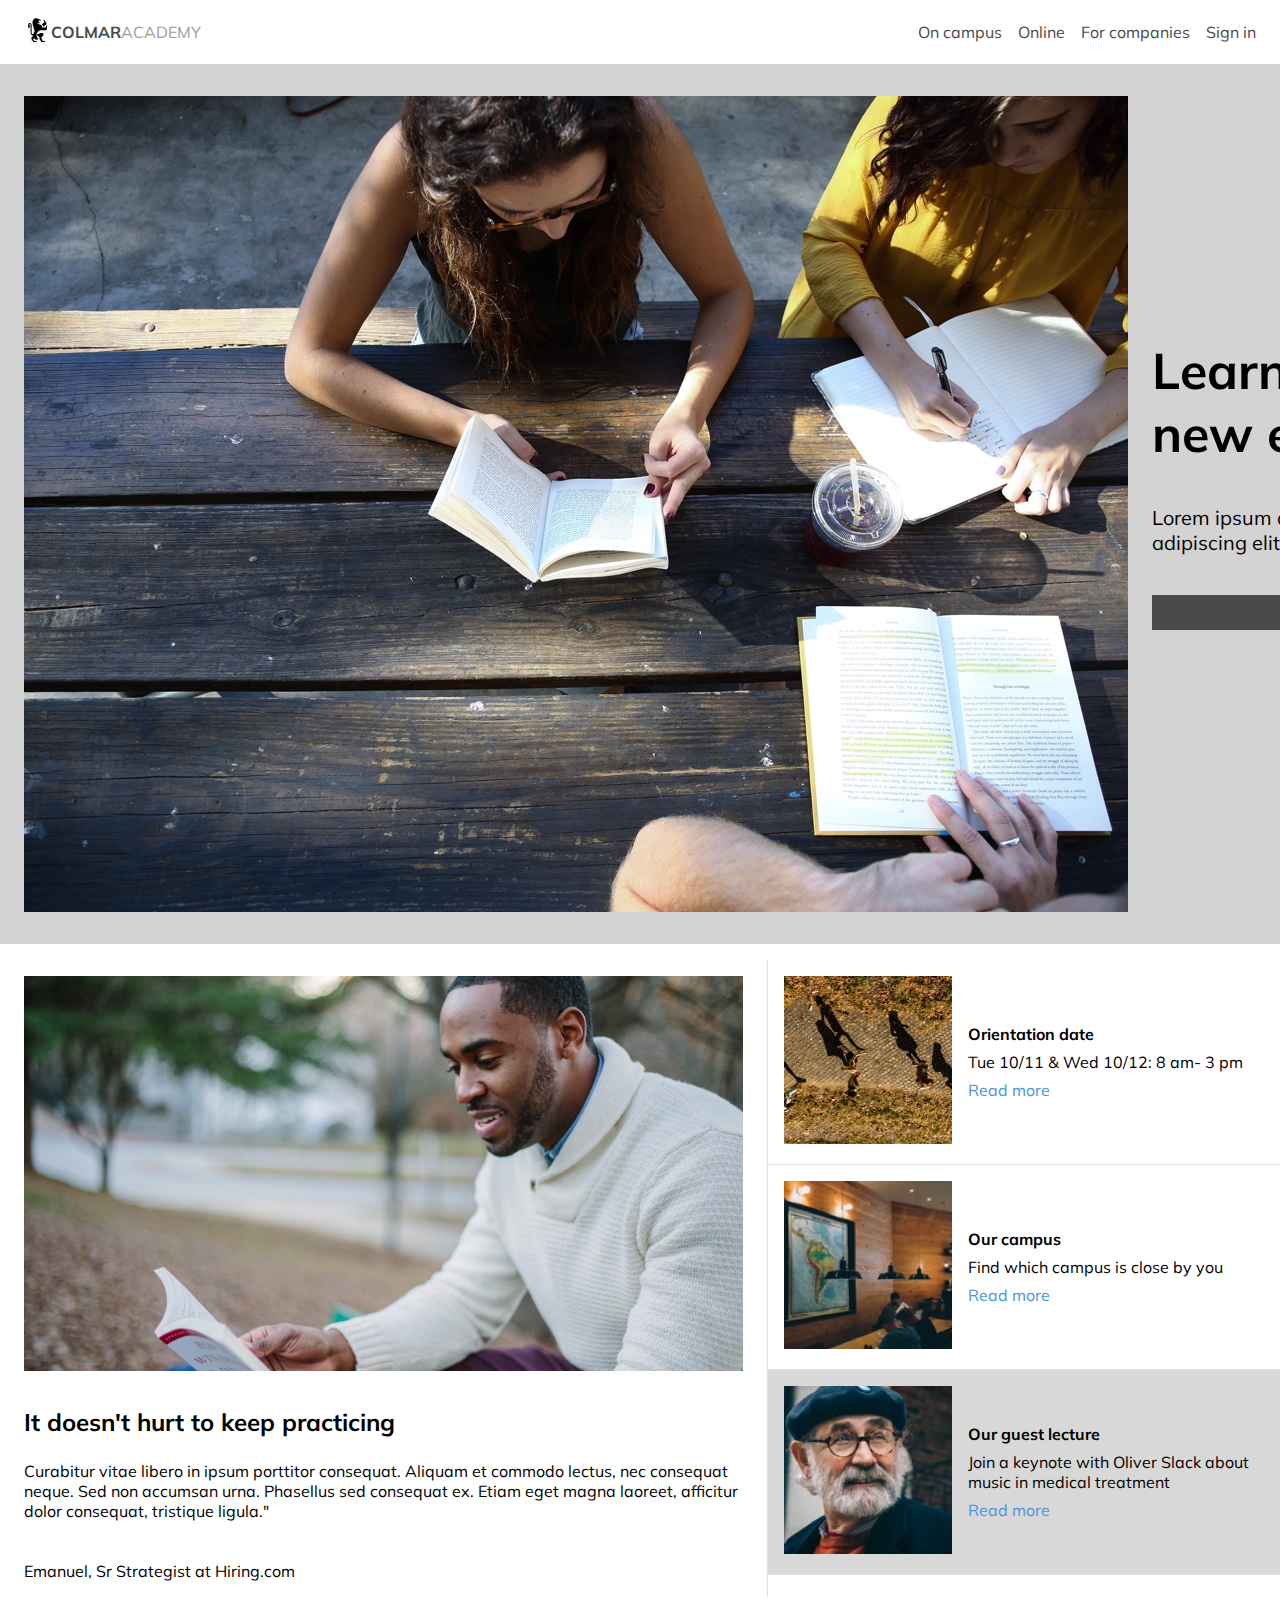
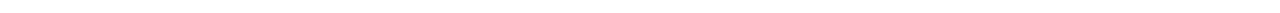
==== index2.html @ 4fec08b8 "hero and practice sections are ready" ====
<!DOCTYPE html>
<html lang="en">
<head>
    <meta charset="UTF-8">
    <meta name="viewport" content="width=device-width, initial-scale=1.0">
    <title>Colmar Academy</title>
    <link href="style.css" type="text/css" rel="stylesheet">
    <link rel="icon" href="resources/images/ic-logo.svg" type="image/icon type">
    <link href="https://fonts.googleapis.com/css2?family=Muli:wght@200;300;400;500;600;700&display=swap" rel="stylesheet">
</head>
<body>
<!--HEADER CONTENT-->
    <header>
        <div class= "desktop">
            <div class= "logo">
                <img src="resources/images/ic-logo.svg">
                <h1>
                    <span class="s1">COLMAR</span><span class="s2">ACADEMY</span>
                </h1>
            </div>
            <nav>
                <ul>
                    <li>
                        <a href="#">On campus</a>
                    </li>
                    <li>
                        <a href="#">Online</a>
                    </li>
                    <li>
                        <a href="#">For companies</a>
                    </li>
                    <li>
                        <a href="#">Sign in</a>
                    </li>
                </ul>
            </nav>
        </div>

        <div class="mobile">
            <nav>
                <ul>
                    <li>
                        <a href="#"><img src="resources/images/ic-logo.svg" alt="Home Page"></a>
                    </li>
                    <li>
                        <a href="#"><img src="resources/images/ic-on-campus.svg" alt="Online"></a>
                    </li>
                    <li>
                        <a href="#"><img src="resources/images/ic-online.svg" alt="For companies"></a>
                    </li>
                    <li>
                        <a href="#"><img src="resources/images/ic-login.svg" alt="Sign in"></a>
                    </li>
                </ul>
            </nav>
        </div>
    </header>

    <section>
        <!--HERO CONTENT-->
        <div class="hero-container">
            <div class="hero-image-container">
                <img src="resources/images/banner.jpg">
            </div>
            <div class="hero-content-container">
                <h2>Learn something new everyday</h2>
                <br>
                <br>
                <p>Lorem ipsum dolor sit amet, consectetur adipiscing elit.</p>
                <br>
                <br>
                <button class="button">Start here</button>
                <br>
                <br>
            </div>
        </div>
    
        <!--PRACTICE CONTENT-->
        <div class="practice-container">
            <div class="image-text-container">
                <div class="practice-image-container"> 
                    <img class="practice-image" src="resources/images/information-main.jpg">
                </div>
                <div class="practice-content-container">
                    <h2>It doesn't hurt to keep practicing</h2>
                    <p class="quote">Curabitur vitae libero in ipsum porttitor consequat. Aliquam et commodo lectus, nec consequat neque. Sed non accumsan urna. Phasellus sed consequat ex. Etiam eget magna laoreet, afficitur dolor consequat, tristique ligula."</p>
                    <br>
                    <br>
                    <p>Emanuel, Sr Strategist at Hiring.com</p>
                </div>
            </div>
            <div class="college-info-container">
                <div class="orientation-container">
                    <div class="orientation-image">
                       <img class="orientation-picture" src="resources/images/information-orientation.jpg">
                    </div>
                    <div class="orientation-content">
                        <h4>Orientation date</h3>
                        <p>Tue 10/11 & Wed 10/12: 8 am- 3 pm</p>
                        <a href="#">Read more</a>
                    </div>
                </div>
                <div class="campus-container">
                    <div class="campus-image">
                        <img class="campus-picture" src="resources/images/information-campus.jpg">
                    </div>
                    <div class="campus-content">
                        <h4>Our campus</h3>
                        <p>Find which campus is close by you</p>
                        <a href="#">Read more</a>
                    </div>
    
                </div>
                <div class="guest-lecture-container">
                    <div class="guest-lecture-image">
                        <img class="guest-picture" src="resources/images/information-guest-lecture.jpg">
                    </div>
                    <div class="guest-lecture-content">
                        <h4>Our guest lecture</h3>
                        <p>Join a keynote with Oliver Slack about music in medical treatment</p>
                        <a href="#">Read more</a>
                    </div>
                </div>
            </div>
                
        </div>
    </section>
    
</body>
</html>
---- style.css ----
* {
    margin: 0;
    padding: 0;
    font-family: Muli;
    text-decoration-line: none;
    list-style-type: none;
}

/* Header section */

header .desktop {
    display: flex;
    justify-content: space-between;
    height: 64px;
}

header .desktop .logo {
    display: flex;
    align-items: center;
    font-size: 8px;
    margin-left: 24px;
}

header .desktop h1 .s1  {
    color:#4A4A4A;
    font-weight: bold;
}

header .desktop h1 .s2  {
    font-weight: 400;
    color: #9B9B9B;
}

header nav {
    display: flex;
    align-items: center;
    margin-right: 16px;
}

header nav ul {
    display: flex;
}

header nav ul li {
    padding: 8px;
    color: #4A4A4A;
}

header nav ul li a {
    color: inherit;
}

/* Hero section */

.hero-container {
    display: flex;
    background: lightgrey;
}

.hero-image-container {
    display: flex;
    padding: 32px 24px;
   
}

.hero-image {
    width: 100%;
}

.hero-container .hero-content-container {
    display: flex;
    flex-direction: column;
    align-self: center;

}

.hero-content-container h2 {
    font-size: 50px;
}

.hero-content-container p {
    font-size: 20px;
}

.hero-content-container h2 p {
    font-weight: 700;
    color: #4A4A4A;
}

.hero-content-container .button {
    font-size: 15px;
    background-color: #4A4A4A;
    border: none;
    padding-top: 8px;
    padding-bottom: 8px;
    width: 400px;
    color: #FEFEFE;
}

/* Practice section */

.practice-container {
    margin-bottom: 32px;
}
.image-text-container {
    width: 60%;    
}

.practice-container {
    display: flex;
}

.practice-container .practice-image-container {
    padding: 32px 24px;
}

.practice-image {
    width: 100%;
}

.practice-container .practice-content-container {
    padding-left: 24px;
}


.practice-container .practice-content-container h2 {
    margin-bottom: 24px;
}




.college-info-container {
    display: flex;
    flex-direction: column;
    width: 40%;
    border-left: 1px solid #E0E2E2;
    position: relative;
    top: 16px;
    
}

.college-info-container a {
    color: #4E92E2;
}

.college-info-container p {
    margin-top: 8px;
    margin-bottom: 8px;
}

.orientation-container {
    display: flex;
    align-items: center;
    border-bottom: 1px solid #E0E2E2;
}


.orientation-image  {
    padding: 16px 16px;
    width: 35%;
    margin: auto;
}

.orientation-picture {
    width: 100%;
}

.orientation-content {
    width: 65%;
    
}

.campus-container {
    display: flex;
    align-items: center;
    border-bottom: 1px solid #E0E2E2;
}

.campus-image {
    padding: 16px 16px;
    width: 35%;
    margin: auto;
}

.campus-picture {
    width: 100%;
}


.campus-content {
    width: 65%;
    
}

.guest-lecture-container {
    display: flex;
    align-items: center;
    background-color: #D8D8D8;
    border-bottom: 1px solid #E0E2E2;
}

.guest-lecture-image {
    padding: 16px 16px;
    width: 35%;
    margin: auto;
}

.guest-lecture-content {
    width: 65%; 
    
}

.guest-picture {
    width: 100%;
}

/* Start Learning Section */


/* Mobile styling */
header .mobile {
    display: none;
}
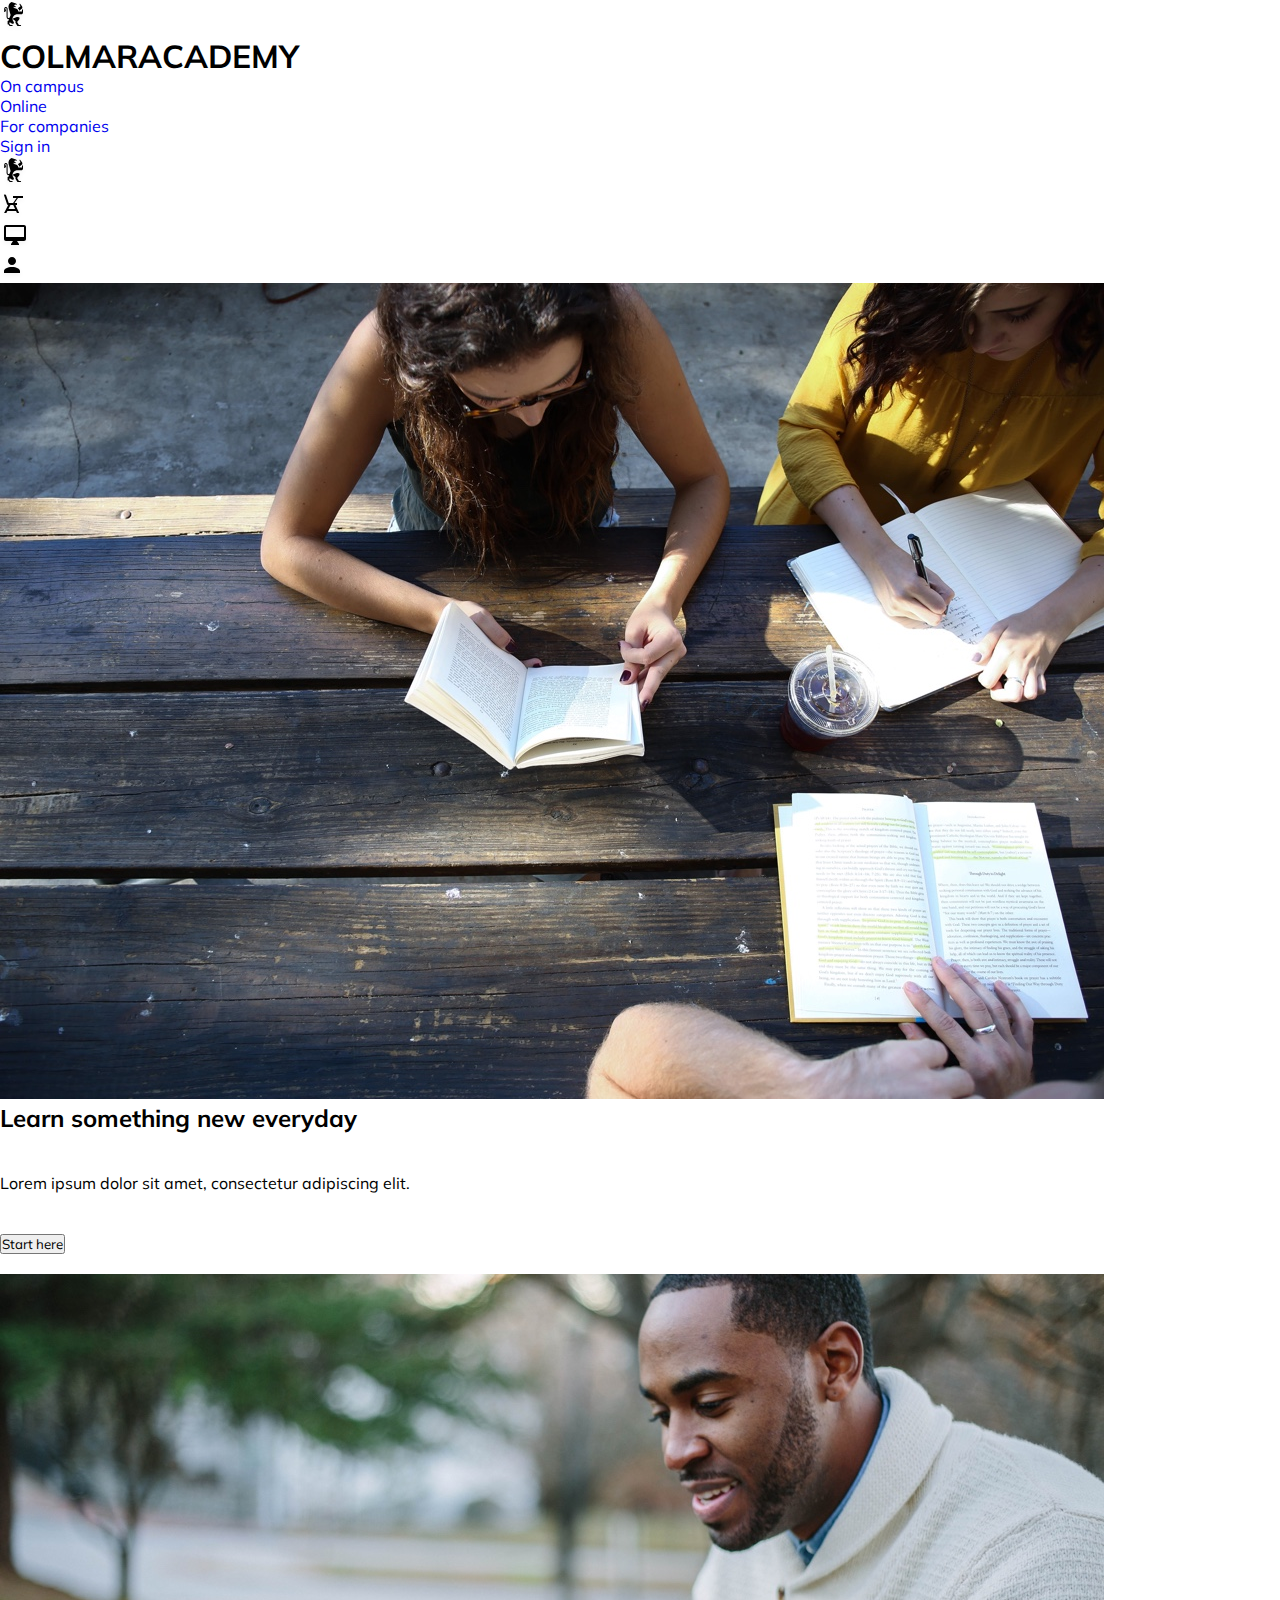
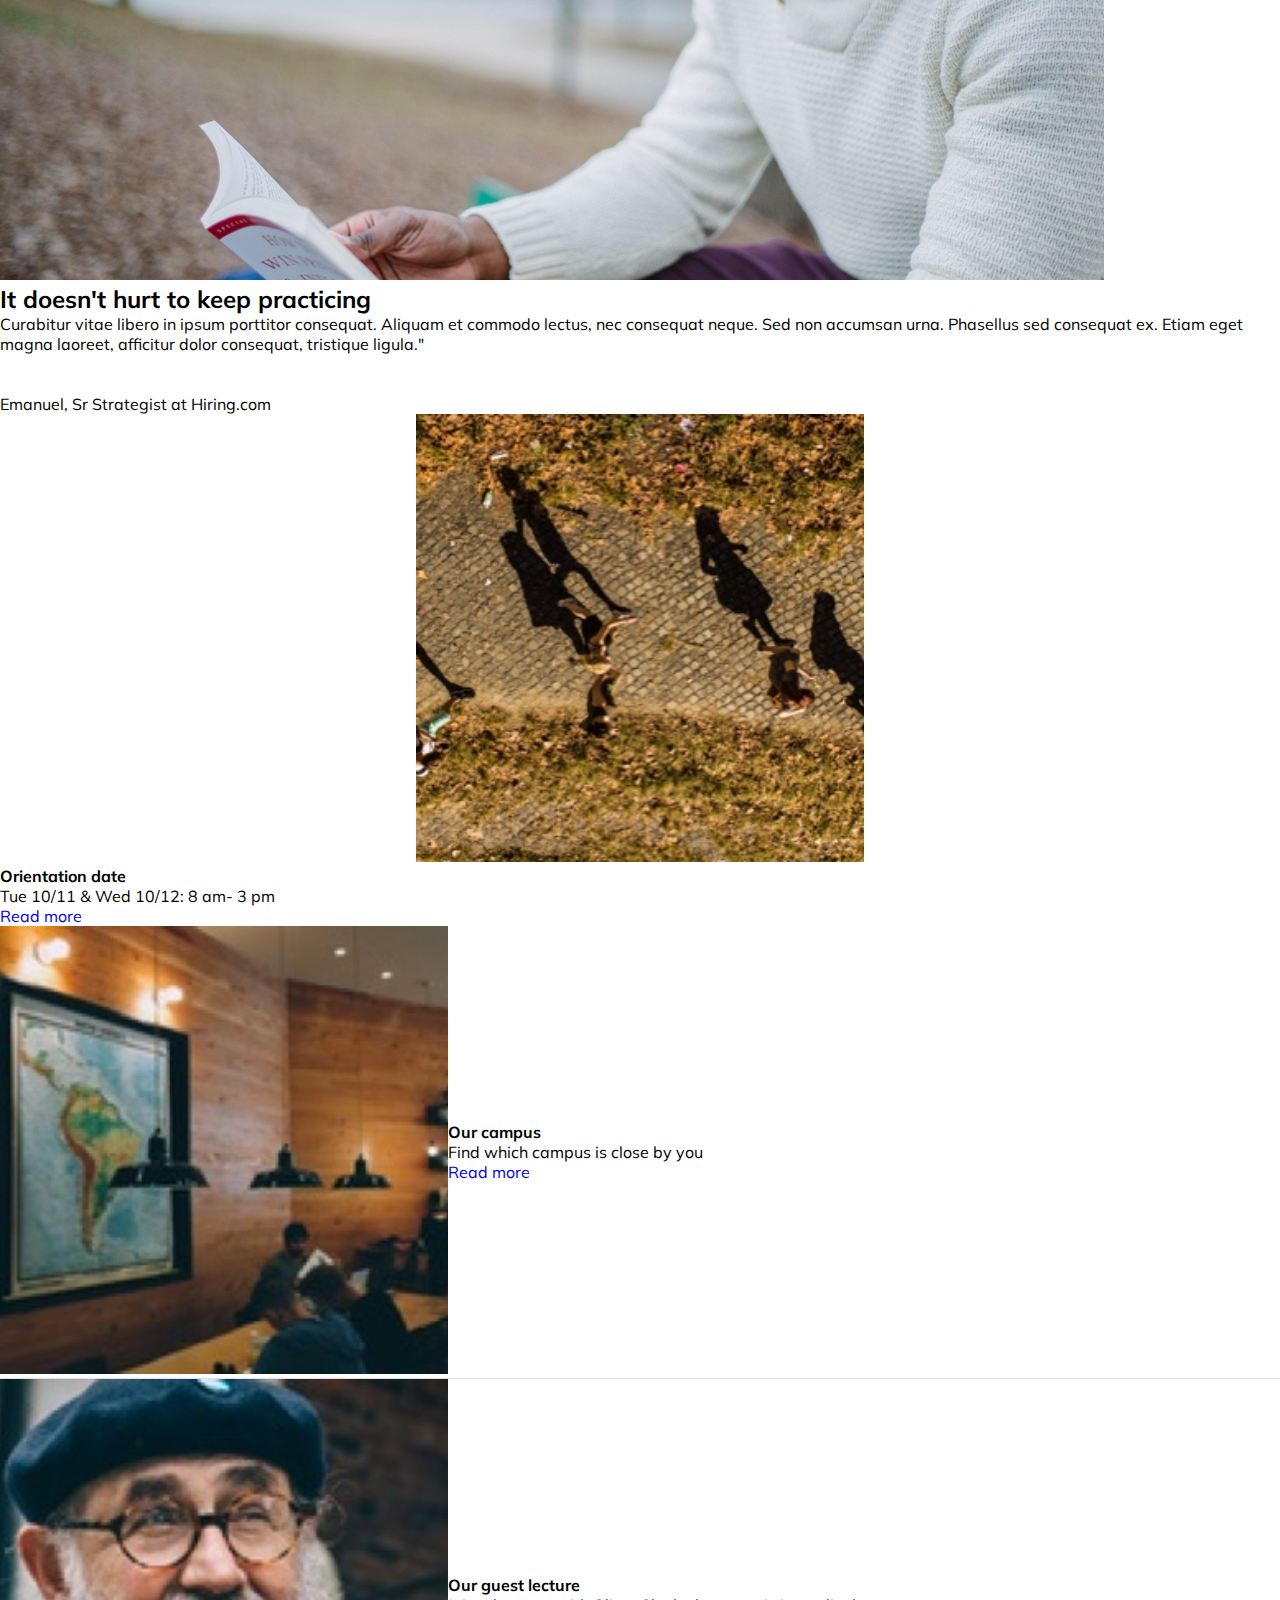
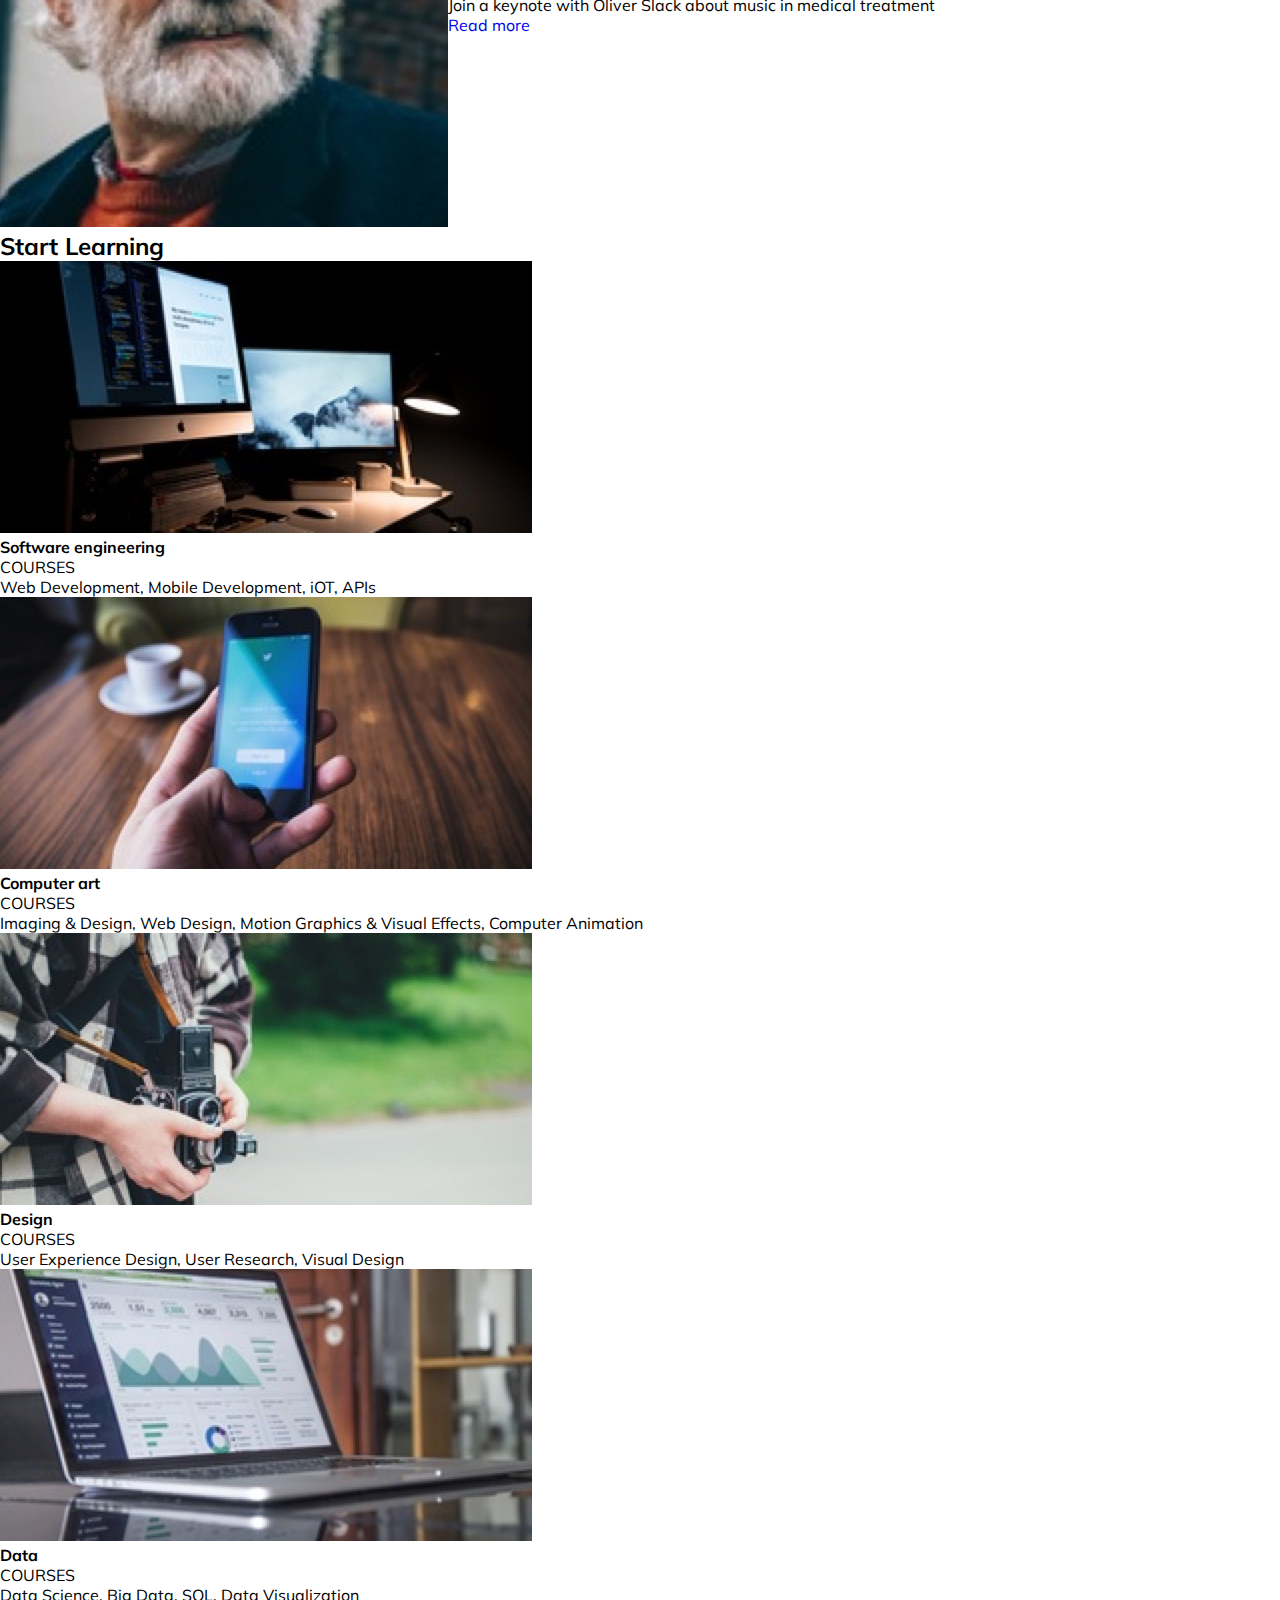
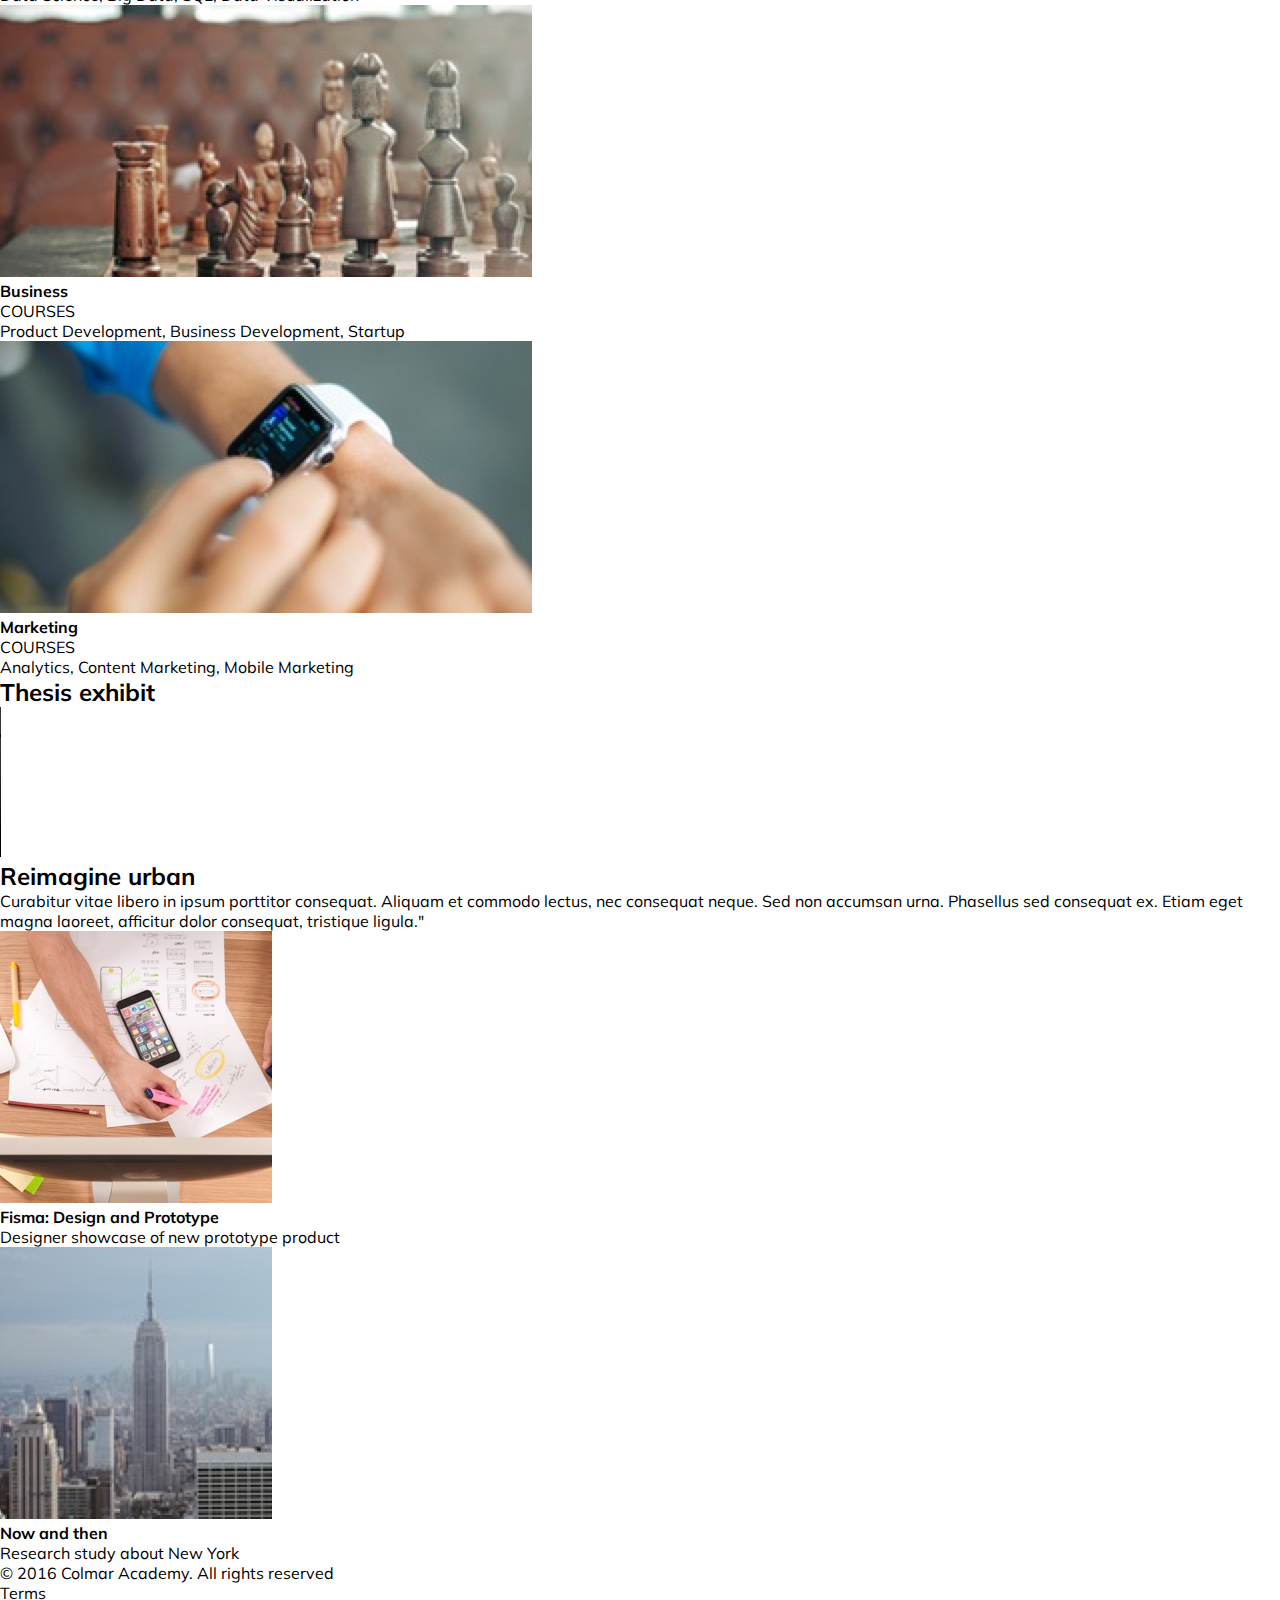
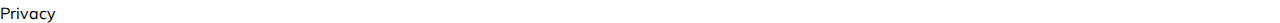
==== commit ce354608: "I finished the desktop version YAY! but now I am working on the mobile version. I am under the pract" ====
--- a/index2.html
+++ b/index2.html
@@ -4,127 +4,254 @@
     <meta charset="UTF-8">
     <meta name="viewport" content="width=device-width, initial-scale=1.0">
     <title>Colmar Academy</title>
-    <link href="style.css" type="text/css" rel="stylesheet">
-    <link rel="icon" href="resources/images/ic-logo.svg" type="image/icon type">
+    <link href="./style2.css" type="text/css" rel="stylesheet">
+    <link rel="icon" href="./resources/images/ic-logo.svg" type="image/icon type">
     <link href="https://fonts.googleapis.com/css2?family=Muli:wght@200;300;400;500;600;700&display=swap" rel="stylesheet">
 </head>
 <body>
-<!--HEADER CONTENT-->
-    <header>
-        <div class= "desktop">
-            <div class= "logo">
-                <img src="resources/images/ic-logo.svg">
-                <h1>
-                    <span class="s1">COLMAR</span><span class="s2">ACADEMY</span>
-                </h1>
+    <!--HEADER CONTENT-->
+            <header>
+                <div class= "desktop">
+                    <div class= "logo">
+                        <img src="./resources/images/ic-logo.svg">
+                        <h1>
+                            <span class="s1">COLMAR</span><span class="s2">ACADEMY</span>
+                        </h1>
+                    </div>
+                    <nav>
+                        <ul>
+                            <li>
+                                <a href="#">On campus</a>
+                            </li>
+                            <li>
+                                <a href="#">Online</a>
+                            </li>
+                            <li>
+                                <a href="#">For companies</a>
+                            </li>
+                            <li>
+                                <a href="#">Sign in</a>
+                            </li>
+                        </ul>
+                    </nav>
+                </div>
+                
+                <div class="mobile">
+                    <nav>
+                        <ul>
+                            <li>
+                                <a href="#"><img src="./resources/images/ic-logo.svg" alt="Home Page"></a>
+                            </li>
+                            <li>
+                                <a href="#"><img src="./resources/images/ic-on-campus.svg" alt="Online"></a>
+                            </li>
+                            <li>
+                                <a href="#"><img src="./resources/images/ic-online.svg" alt="For companies"></a>
+                            </li>
+                            <li>
+                                <a href="#"><img src="./resources/images/ic-login.svg" alt="Sign in"></a>
+                            </li>
+                        </ul>
+                    </nav>
+                </div>
+            </header>
+        <section>
+            <!--HERO CONTENT-->
+                <div class="hero-container">
+                    <div class="hero-image-container">
+                        <img class="hero-image" src="./resources/images/banner.jpg">
+                    </div>
+                    <div class="hero-content-container">
+                        <h2>Learn something new everyday</h2>
+                        <br>
+                        <br>
+                        <p>Lorem ipsum dolor sit amet, consectetur adipiscing elit.</p>
+                        <br>
+                        <br>
+                        <button class="button">Start here</button>
+                        <br>
+                        <br>
+                    </div>
+                </div>
+
+        <!--PRACTICE CONTENT-->
+                <div class="practice-container">
+                    <div class="image-text-container">
+                    <div class="practice-image-container"> 
+                        <img class="practice-image" src="./resources/images/information-main.jpg">
+                    </div>
+                    <div class="practice-content-container">
+                        <h2>It doesn't hurt to keep practicing</h2>
+                        <p class="quote">Curabitur vitae libero in ipsum porttitor consequat. Aliquam et commodo lectus, nec consequat neque. Sed non accumsan urna. Phasellus sed consequat ex. Etiam eget magna laoreet, afficitur dolor consequat, tristique ligula."</p>
+                        <br>
+                        <br>
+                        <p>Emanuel, Sr Strategist at Hiring.com</p>
+                    </div>
+                    </div>
+                    <div class="college-info-container">
+                        <div class="orientation-container">
+                            <div class="orientation-image">
+                            <img class="orientation-picture" src="./resources/images/information-orientation.jpg">
+                            </div>
+                            <div class="orientation-content">
+                                <h4>Orientation date</h3>
+                                <p>Tue 10/11 & Wed 10/12: 8 am- 3 pm</p>
+                                <a href="#">Read more</a>
+                            </div>
+                        </div>
+                        <div class="campus-container">
+                            <div class="campus-image">
+                                <img class="campus-picture" src="./resources/images/information-campus.jpg">
+                            </div>
+                            <div class="campus-content">
+                                <h4>Our campus</h3>
+                                <p>Find which campus is close by you</p>
+                                <a href="#">Read more</a>
+                            </div>
+
+                        </div>
+                        <div class="guest-lecture-container">
+                            <div class="guest-lecture-image">
+                                <img class="guest-picture" src="./resources/images/information-guest-lecture.jpg">
+                            </div>
+                            <div class="guest-lecture-content">
+                                <h4>Our guest lecture</h3>
+                                <p>Join a keynote with Oliver Slack about music in medical treatment</p>
+                                <a href="#">Read more</a>
+                            </div>
+                        </div>
+                    </div>
+                        
+                </div>
+            
+
+            <!--START LEARNING CONTENT-->
+            
+                <div class="start-learning-container">
+                    <div class="start-learning-textbox">
+                        <h2>Start Learning</h2>
+                    </div>
+                        <div class="courses-container">
+                            <div class="software-eng-container">
+                                <div class="software-eng-image">
+                                    <img class="course-software-picture" src="./resources/images/course-software.jpg">
+                                </div>
+                                <div class="software-eng-text">
+                                    <h4>Software engineering</h4>
+                                    <p class="pcourses">COURSES</p>
+                                    <p>Web Development, Mobile Development, iOT, APIs</p>
+                                </div>
+
+                            </div>
+                            <div class="computer-art-container">
+                                <div class="computer-art-image">
+                                    <img class="computer-art-picture" src="./resources/images/course-computer-art.jpg">
+                                </div>
+                                <div class="computer-art-text">
+                                    <h4>Computer art</h4>
+                                    <p class="pcourses">COURSES</p>
+                                    <p class="computer-text">Imaging & Design, Web Design, Motion Graphics & Visual Effects, Computer Animation</p>
+                                </div>
+                            </div>
+                            <div class="design-container">
+                                <div class="design-image">
+                                    <img class="design-picture" src="./resources/images/course-design.jpg">
+                                </div>
+                                <div class="design-text">
+                                    <h4>Design</h4>
+                                    <p class="pcourses">COURSES</p>
+                                    <p>User Experience Design, User Research, Visual Design</p>
+                                </div>  
+                            </div>
+                        </div>
+                
+                    <div class="courses-container-two">
+                        <div class="data-container">
+                            <div class="data-image">
+                                <img class="data-picture" src="./resources/images/course-data.jpg">
+                            </div>
+                            <div class="data-text">
+                                <h4>Data</h4>
+                                <p class="pcourses">COURSES</p>
+                                <p>Data Science, Big Data, SQL, Data Visualization</p>
+                            </div>
+                        </div>
+                        <div class="business-container">
+                            <div class="business-image">
+                                <img class="business-picture" src="./resources/images/course-business.jpg">
+                            </div>
+                            <div class="business-text">
+                                <h4>Business</h4>
+                                <p class="pcourses">COURSES</p>
+                                <p>Product Development, Business Development, Startup</p>
+                            </div>
+                        </div>
+                        <div class="marketing-container">
+                            <div class="marketing-image">
+                                <img class="marketing-picture" src="./resources/images/course-marketing.jpg">
+                            </div>
+                            <div class="marketing-text">
+                                <h4>Marketing</h4>
+                                <p class="pcourses">COURSES</p>
+                                <p>Analytics, Content Marketing, Mobile Marketing</p>
+                            </div>
+                        </div>
+                    </div>
+                </div>
+            
+        
+        <!--THESIS CONTENT-->
+            <div class="thesis-exhibit-container">
+                <div class="thesis-exhibit-text">
+                    <h2>Thesis exhibit</h2>
+                </div>
+                <div class="thesis-moreinfo-big-container">
+                    <div class="video-text-container">
+                        <div class="thesis-video-container"> 
+                            <video class="thesis-video" src="./resources/videos/thesis.mp4" controls>
+                        </div>
+                        <div class="thesis-content-container">
+                            <h2>Reimagine urban</h2>
+                            <p class="thesis-quote">Curabitur vitae libero in ipsum porttitor consequat. Aliquam et commodo lectus, nec consequat neque. Sed non accumsan urna. Phasellus sed consequat ex. Etiam eget magna laoreet, afficitur dolor consequat, tristique ligula."</p>
+                        </div>
+                    </div>
+                        <div class="thesis-moreinfo-container">
+                            <div class="fisma-container">
+                                <div class="fisma-image">
+                                <img class="fisma-picture" src="./resources/images/thesis-fisma.jpg">
+                                </div>
+                                <div class="fisma-content">
+                                    <h4 class="thesis-t">Fisma: Design and Prototype</h3>
+                                    <p>Designer showcase of new prototype product</p>
+                                </div>
+                            </div>
+                            <div class="now-then-container">
+                                <div class="now-then-image">
+                                    <img class="now-then-picture" src="./resources/images/thesis-now-and-then.jpg">
+                                </div>
+                                <div class="now-then-content">
+                                    <h4 class="thesis-t">Now and then</h3>
+                                    <p>Research study about New York</p>
+                                </div>
+                            </div> 
+                        </div>
+                
+                </div>
             </div>
-            <nav>
-                <ul>
-                    <li>
-                        <a href="#">On campus</a>
-                    </li>
-                    <li>
-                        <a href="#">Online</a>
-                    </li>
-                    <li>
-                        <a href="#">For companies</a>
-                    </li>
-                    <li>
-                        <a href="#">Sign in</a>
-                    </li>
-                </ul>
-            </nav>
-        </div>
-
-        <div class="mobile">
-            <nav>
-                <ul>
-                    <li>
-                        <a href="#"><img src="resources/images/ic-logo.svg" alt="Home Page"></a>
-                    </li>
-                    <li>
-                        <a href="#"><img src="resources/images/ic-on-campus.svg" alt="Online"></a>
-                    </li>
-                    <li>
-                        <a href="#"><img src="resources/images/ic-online.svg" alt="For companies"></a>
-                    </li>
-                    <li>
-                        <a href="#"><img src="resources/images/ic-login.svg" alt="Sign in"></a>
-                    </li>
-                </ul>
-            </nav>
-        </div>
-    </header>
-
-    <section>
-        <!--HERO CONTENT-->
-        <div class="hero-container">
-            <div class="hero-image-container">
-                <img src="resources/images/banner.jpg">
-            </div>
-            <div class="hero-content-container">
-                <h2>Learn something new everyday</h2>
-                <br>
-                <br>
-                <p>Lorem ipsum dolor sit amet, consectetur adipiscing elit.</p>
-                <br>
-                <br>
-                <button class="button">Start here</button>
-                <br>
-                <br>
-            </div>
-        </div>
-    
-        <!--PRACTICE CONTENT-->
-        <div class="practice-container">
-            <div class="image-text-container">
-                <div class="practice-image-container"> 
-                    <img class="practice-image" src="resources/images/information-main.jpg">
-                </div>
-                <div class="practice-content-container">
-                    <h2>It doesn't hurt to keep practicing</h2>
-                    <p class="quote">Curabitur vitae libero in ipsum porttitor consequat. Aliquam et commodo lectus, nec consequat neque. Sed non accumsan urna. Phasellus sed consequat ex. Etiam eget magna laoreet, afficitur dolor consequat, tristique ligula."</p>
-                    <br>
-                    <br>
-                    <p>Emanuel, Sr Strategist at Hiring.com</p>
-                </div>
-            </div>
-            <div class="college-info-container">
-                <div class="orientation-container">
-                    <div class="orientation-image">
-                       <img class="orientation-picture" src="resources/images/information-orientation.jpg">
-                    </div>
-                    <div class="orientation-content">
-                        <h4>Orientation date</h3>
-                        <p>Tue 10/11 & Wed 10/12: 8 am- 3 pm</p>
-                        <a href="#">Read more</a>
-                    </div>
-                </div>
-                <div class="campus-container">
-                    <div class="campus-image">
-                        <img class="campus-picture" src="resources/images/information-campus.jpg">
-                    </div>
-                    <div class="campus-content">
-                        <h4>Our campus</h3>
-                        <p>Find which campus is close by you</p>
-                        <a href="#">Read more</a>
-                    </div>
-    
-                </div>
-                <div class="guest-lecture-container">
-                    <div class="guest-lecture-image">
-                        <img class="guest-picture" src="resources/images/information-guest-lecture.jpg">
-                    </div>
-                    <div class="guest-lecture-content">
-                        <h4>Our guest lecture</h3>
-                        <p>Join a keynote with Oliver Slack about music in medical treatment</p>
-                        <a href="#">Read more</a>
-                    </div>
-                </div>
-            </div>
-                
-        </div>
+         <!--FOOTER CONTENT-->
+            <footer>
+                <div class="footer">
+                    <div class="copyright">
+                        <p>© 2016 Colmar Academy. All rights reserved</p>
+                    </div>
+                    <nav>
+                            <ul>
+                                <li>Terms</li>
+                                <li>Privacy</li>
+                            </ul>
+                    </nav>
+                </div>
+            </footer>
     </section>
-    
 </body>
 </html>--- a/style2.css
+++ b/style2.css
@@ -0,0 +1,649 @@
+
+
+* {
+    margin: 0;
+    padding: 0;
+    font-family: Muli;
+    text-decoration-line: none;
+    list-style-type: none;
+}
+
+/* MOBILE styling */
+
+@media only screen and (max-width: 607px) {
+    header .desktop {
+        display: none;
+    }
+
+    
+    header nav ul {
+        display: flex;
+        justify-content: space-between;
+    }
+
+    header .mobile {
+        height: 64px;
+        padding: 15px;
+    }
+
+/* Hero section */
+
+    .hero-container {
+        background: #DBDBDB;
+    }
+
+    .hero-image-container {
+        display: flex;
+    }
+
+    .hero-image {
+        width: 100%;
+    }
+
+    .hero-container .hero-content-container {
+        display: flex;
+        flex-direction: column;
+        align-self: center;
+        padding: 32px 16px;
+        align-items: center;
+
+    }
+
+    .hero-content-container h2 {
+        font-size: 50px;
+    }
+    
+    .hero-content-container p {
+        font-size: 30px;
+        padding-top: 32px;
+        padding-bottom: 24px;
+    }
+
+    .hero-content-container h2 p {
+        font-weight: 700;
+        color: #4A4A4A;
+    }
+
+    .hero-content-container .button {
+        font-size: 25px;
+        background-color: #9B9B9B;
+        border: none;
+        padding-top: 20px;
+        padding-bottom: 20px;
+        width: 400px;
+        color: #FEFEFE;
+    }
+
+/* Practice section */
+
+    .image-text-container {
+        display: none;
+    }   
+ 
+    .college-info-container {
+        display: flex;
+        flex-direction: column;
+        padding: 16px 16px;   
+    }
+
+    .college-info-container a {
+        color: #4E92E2;
+    }
+
+    .college-info-container p {
+        margin-top: 8px;
+        margin-bottom: 8px;
+    }
+
+    .orientation-container {
+        display: flex;
+        align-items: center;
+        flex-direction: column;
+    }
+    }
+
+
+    .orientation-image  {
+        width: 35%;
+        margin: auto;
+    }
+
+    .orientation-picture {
+        width: 100%;
+    }
+
+    .orientation-content {
+        width: 65%;
+        
+    }
+
+    .campus-container {
+        display: flex;
+        align-items: center;
+        border-bottom: 1px solid #E0E2E2;
+    }
+
+    .campus-image {
+        width: 35%;
+        margin: auto;
+    }
+
+    .campus-picture {
+        width: 100%;
+    }
+
+
+    .campus-content {
+        width: 65%;
+        
+    }
+
+    .guest-lecture-container {
+        display: flex;
+        align-items: center;
+    }
+
+    .guest-lecture-image {
+        width: 35%;
+        margin: auto;
+    }
+
+    .guest-lecture-content {
+        width: 65%; 
+        
+    }
+
+    .guest-picture {
+        width: 100%;
+    }
+
+
+
+}
+
+
+
+/* DESKTOP styling */
+
+@media only screen and (min-width: 607px) {
+    header .mobile {
+        display: none;
+    }
+
+    header nav {
+        display: flex;
+         align-items: center;
+         margin-right: 16px;
+     }
+
+/* Header section */
+
+    header .desktop {
+        display: flex;
+        justify-content: space-between;
+        height: 64px;
+    }
+
+    header .desktop .logo {
+        display: flex;
+        align-items: center;
+        font-size: 8px;
+        margin-left: 24px;
+    }
+
+    header .desktop h1 .s1  {
+        color:#4A4A4A;
+        font-weight: bold;
+    }
+
+    header .desktop h1 .s2  {
+        font-weight: 400;
+        color: #9B9B9B;
+    }
+
+
+    header nav ul {
+        display: flex;
+    }
+
+    header nav ul li {
+        padding: 8px;
+        color: #4A4A4A;
+    }
+
+    header nav ul li a {
+        color: inherit;
+    }
+
+/* Hero section */
+
+    .hero-container {
+        display: flex;
+        background: lightgrey;
+    }
+
+    .hero-image-container {
+        display: flex;
+        padding: 32px 24px;
+    
+    }
+
+    .hero-image {
+        width: 100%;
+    }
+
+    .hero-container .hero-content-container {
+        display: flex;
+        flex-direction: column;
+        align-self: center;
+
+    }
+
+    .hero-content-container h2 {
+        font-size: 50px;
+    }
+
+    .hero-content-container p {
+        font-size: 20px;
+    }
+
+    .hero-content-container h2 p {
+        font-weight: 700;
+        color: #4A4A4A;
+    }
+
+    .hero-content-container .button {
+        font-size: 15px;
+        background-color: #4A4A4A;
+        border: none;
+        padding-top: 8px;
+        padding-bottom: 8px;
+        width: 400px;
+        color: #FEFEFE;
+    }
+
+/* Practice section */
+
+    .practice-container {
+        margin-bottom: 32px;
+    }
+    .image-text-container {
+        width: 60%;    
+    }
+
+    .practice-container {
+        display: flex;
+    }
+
+    .practice-container .practice-image-container {
+        padding: 32px 24px;
+    }
+
+    .practice-image {
+        width: 100%;
+    }
+
+    .practice-container .practice-content-container {
+        padding-left: 24px;
+    }
+
+
+    .practice-container .practice-content-container h2 {
+        margin-bottom: 24px;
+    }
+
+    .college-info-container {
+        display: flex;
+        flex-direction: column;
+        width: 40%;
+        border-left: 1px solid #E0E2E2;
+        position: relative;
+        top: 16px;
+        
+    }
+
+    .college-info-container a {
+        color: #4E92E2;
+    }
+
+    .college-info-container p {
+        margin-top: 8px;
+        margin-bottom: 8px;
+    }
+
+    .orientation-container {
+        display: flex;
+        align-items: center;
+        border-bottom: 1px solid #E0E2E2;
+    }
+
+
+    .orientation-image  {
+        padding: 16px 16px;
+        width: 35%;
+        margin: auto;
+    }
+
+    .orientation-picture {
+        width: 100%;
+    }
+
+    .orientation-content {
+        width: 65%;
+        
+    }
+
+    .campus-container {
+        display: flex;
+        align-items: center;
+        border-bottom: 1px solid #E0E2E2;
+    }
+
+    .campus-image {
+        padding: 16px 16px;
+        width: 35%;
+        margin: auto;
+    }
+
+    .campus-picture {
+        width: 100%;
+    }
+
+
+    .campus-content {
+        width: 65%;
+        
+    }
+
+    .guest-lecture-container {
+        display: flex;
+        align-items: center;
+        background-color: #D8D8D8;
+        border-bottom: 1px solid #E0E2E2;
+    }
+
+    .guest-lecture-image {
+        padding: 16px 16px;
+        width: 35%;
+        margin: auto;
+    }
+
+    .guest-lecture-content {
+        width: 65%; 
+        
+    }
+
+    .guest-picture {
+        width: 100%;
+    }
+
+/* Start Learning Section */
+
+    .start-learning-container {
+        padding: 32px 72px;
+        display: flex;
+        align-items: center;
+        align-content: center;
+        flex-direction: column;
+        background-color: #EAEBEC;
+    }
+
+    .start-learning-textbox {
+        display: flex;
+        margin-bottom: 32px;
+    
+    }
+
+    .courses-container {
+        display: flex;
+        justify-content: center;
+    }
+
+    .software-eng-container {
+        display: flex;
+        flex-direction: column;
+        width: 25%;
+        margin-right: 32px;
+
+    }
+
+    .software-eng-image {
+        height: auto;
+    }
+
+    .course-software-picture {
+        width: 100%;
+    }
+
+    .software-eng-text {
+        background: white;
+        padding: 16px 16px;
+        margin-top: -4px;
+    }
+
+
+    .pcourses {
+        padding: 8px 0px;
+    }
+
+    .computer-art-container {
+        display: flex;
+        flex-direction: column;
+        width: 25%;
+        margin-right: 32px;
+    }
+
+    .computer-art-image {
+        height: auto;
+    }
+
+    .computer-art-picture {
+        width: 100%;
+    }
+
+    .computer-art-text {
+        background: white;
+        padding: 16px 16px;
+        margin-top: -4px;
+        height: 100%;
+    }
+
+    .computer-text {
+        font-size: 13.5px;
+    }
+
+    .design-container {
+        display: flex;
+        flex-direction: column;
+        width: 25%;
+    }
+
+    .design-image {
+        height: auto;
+    }
+
+    .design-picture {
+        width: 100%;
+    }
+
+    .design-text {
+        background: white;
+        padding: 16px 16px;
+        margin-top: -4px;
+    }
+
+    .courses-container-two {
+        display: flex;
+        margin-top: 32px;
+        justify-content: center;
+    }
+
+    .data-container {
+        display: flex;
+        flex-direction: column;
+        width: 25%;
+        margin-right: 32px;
+    }
+
+    .data-image {
+        height: auto;
+    }
+
+    .data-picture {
+        width: 100%;
+    }
+
+    .data-text {
+        background: white;
+        padding: 16px 16px;
+        margin-top: -4px;
+    }
+
+    .business-container {
+        display: flex;
+        flex-direction: column;
+        width: 25%;
+        margin-right: 32px;
+    }
+
+    .business-image {
+        height: auto;
+    }
+
+    .business-picture {
+        width: 100%;
+    }
+
+    .business-text {
+        background: white;
+        padding: 16px 16px;
+        margin-top: -4px;
+    }
+
+    .marketing-container {
+        display: flex;
+        flex-direction: column;
+        width: 25%;
+    }
+
+    .marketing-image {
+        height: auto;
+    }
+
+    .marketing-picture {
+        width: 100%;
+    }
+
+    .marketing-text {
+        background: white;
+        padding: 16px 16px;
+        margin-top: -4px;
+    }
+
+/* Thesis Exhibition Section */
+
+    .thesis-exhibit-container {
+        padding: 32px 0px;
+        display: flex;
+        flex-direction: column;
+        background-color: #F3F5F5;
+    }
+
+    .thesis-exhibit-text {
+        display: flex;
+        justify-content: center;
+        margin-bottom: 32px;
+    }
+
+    .video-text-container {
+        padding: 0px 24px;
+        width: 60%;
+    }
+
+    .thesis-video {
+        width: 100%;;
+    }
+
+    .thesis-content-container {
+        margin-top: 24px;
+    }
+
+    .thesis-quote {
+        margin-top: 8px;;
+    }
+
+    .thesis-moreinfo-big-container {
+        display: flex;
+    }
+
+    .thesis-moreinfo-container {
+        display: flex;
+        flex-direction: column;
+    }
+
+    .thesis-moreinfo-container {
+        width: 40%;
+        position: relative;
+    }
+
+    .fisma-container {
+        display: flex;
+        align-items: center;
+        background-color: #D8D8D8;
+    }
+
+    .fisma-image {
+        width: 35%;
+        height: auto;
+        padding: 16px 16px;
+    }
+
+    .fisma-picture {
+        width: 100%;
+    }
+
+    .fisma-content {
+        width: 65%;
+        margin-right: 16px;
+    }
+
+    .now-then-container {
+        display: flex;
+        align-items: center;
+    }
+
+    .now-then-image {
+        width: 35%;
+        height: auto;
+        padding: 16px 16px;
+    }
+
+    .now-then-picture {
+        width: 100%;
+    }
+
+    .now-then-content {
+        width: 65%;
+        margin-right: 16px;
+    }
+
+    .thesis-t {
+        margin-bottom: 8px;
+    }
+
+/* Footer Section */
+
+        .footer {
+            display: flex;
+            justify-content: space-between;
+            padding: 16px 24px;
+        }
+
+    .footer nav ul {
+            display: flex;
+    }
+
+    .footer nav ul li {
+            padding: 10px;
+    }
+}